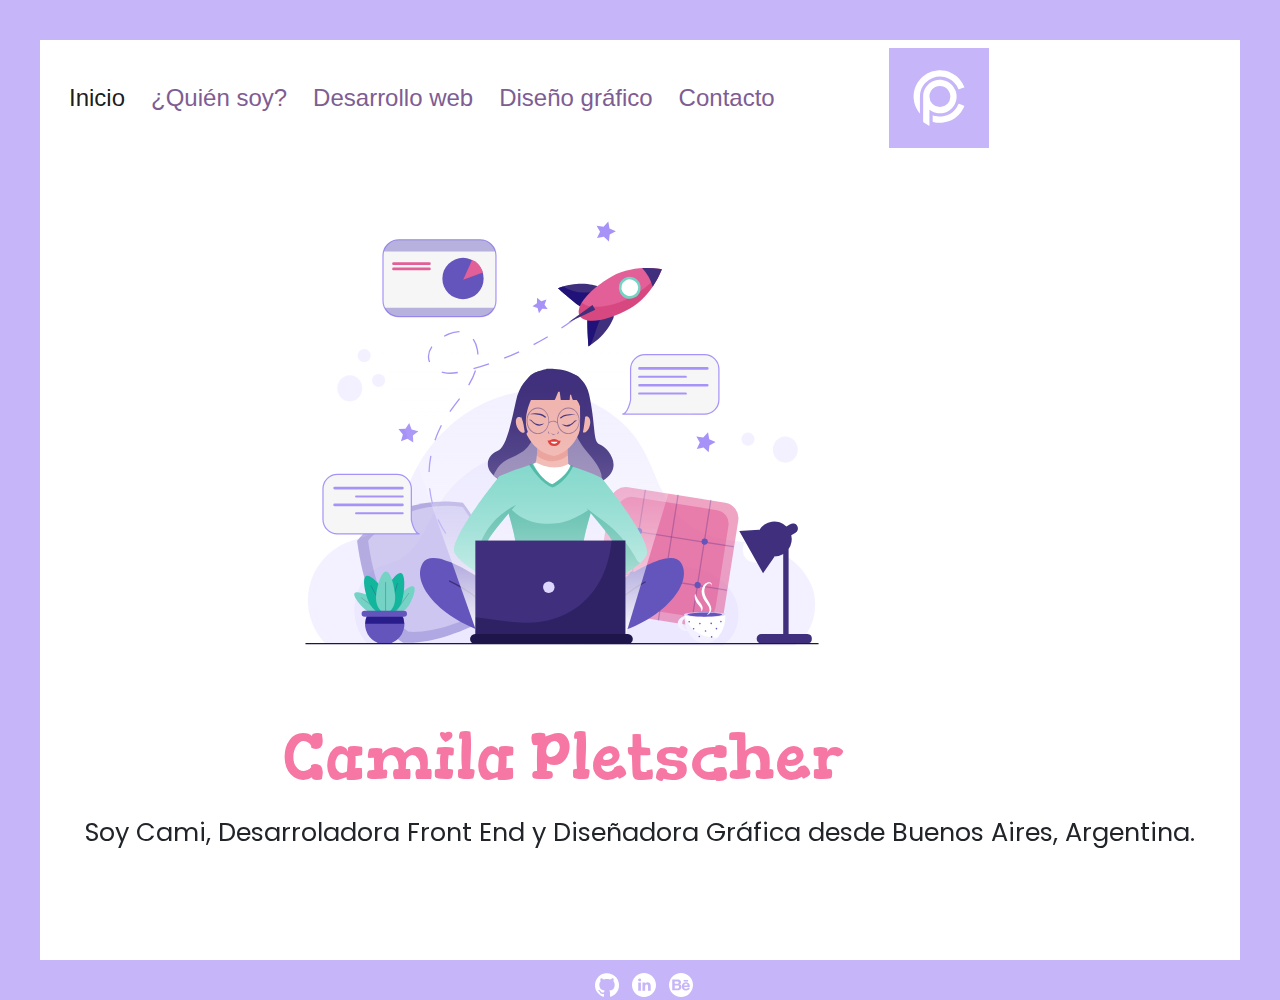
==== index.html @ 3452eaa9 "Agregando bootstrap al proyecto" ====
<!DOCTYPE html>
<html lang="en">
  <head>
    <meta charset="UTF-8" />
    <meta http-equiv="X-UA-Compatible" content="IE=edge" />
    <meta name="viewport" content="width=device-width, user-scalable=no, initial-scale=1.0, maxium-scale=1.0, minium-scale=1.0">
    <link href="https://unpkg.com/aos@2.3.1/dist/aos.css" rel="stylesheet">
    <link rel="stylesheet" href="https://maxcdn.bootstrapcdn.com/bootstrap/4.0.0/css/bootstrap.min.css" integrity="sha384-Gn5384xqQ1aoWXA+058RXPxPg6fy4IWvTNh0E263XmFcJlSAwiGgFAW/dAiS6JXm" crossorigin="anonymous">
    <link rel="stylesheet" href="./Style/style.css" />
    <title>Camila Pletscher</title>
  </head>
    <body id="bodyIndex">
      <!-- Este div contiene todos los elementos para centrarlos -->
      <!-- <div id="contenedorIndex"> -->
      <!-- Aca empieza el nav -->
        <!-- <header data-aos="fade-down" data-aos-delay="800" data-aos-duration="1000" class="headerIndex">
          <nav id="navIndex">
            <ul>
              <a href="./index.html">
                <li class="pagDestacada">Inicio</li>
              </a>
              <a href="./Pages/Quien-soy.html">
                <li>¿Quién soy?</li>
              </a>
              <a href="./Pages/Desarrollo-web.html">
                <li>Desarrollo web</li>
              </a>
              <a href="./Pages/Disenio-grafico.html">
                <li>Diseño Gráfico</li>
              </a>
              <a href="./Pages/Contacto.html">
                <li>Contacto</li>
              </a>
            </ul>
          </nav>
          <!-- Aca termina el nav -->
        </header> 
        <div class="container container-fluid">
          <div class="row">
            <div class="col-10">
              <nav class="navbar navbar-expand-lg navbar-light" >
                <button class="navbar-toggler" type="button" data-toggle="collapse" data-target="#menu">
                  <span class="navbar-toggler-icon"></span>
                </button>
                <div class="collapse navbar-collapse" id="menu">
                  <ul class="navbar-nav">
                    <li class="nav-item"><a href="./index.html" class="nav-link background-color-#aaa active">Inicio</a></li>
                    <li class="nav-item"><a href="./Pages/Quien-soy.html" class="nav-link">¿Quién soy?</a></li>
                    <li class="nav-item"><a href="./Pages/Desarrollo-web.html" class="nav-link">Desarrollo web</a></li>
                    <li class="nav-item"><a href="./Pages/Disenio-grafico.html" class="nav-link">Diseño gráfico</a></li>
                    <li class="nav-item"><a href="./Pages/Contacto.html" class="nav-link">Contacto</a></li>
                  </ul>
              </div>
              <div class="col-2 align-content-center">
                <!-- Aca comienza el logo -->
                <div id="contenedorLogo">
                  <img data-aos="fade-down" data-aos-delay="400" data-aos-duration="1000" class="logo" id="logoIndex" src="./Source/Logo-personal-05.svg" alt="Logo personal Camila Pletscher">
                </div>
                <!-- Aca termina el logo -->
              </div>
            
            
          </div>
  
          </div>
  
          </nav>
          
          
          <!-- Aca comienza el contenido interno del index -->
          <main id="mainIndex">
            <div class="row">
              <div class="col-10 justify-content-center">
                <img data-aos="fade-up" data-aos-delay="400" data-aos-duration="1000" id="ilustPersonal" src="./Source/MI-ILUSTRACION-MOBILE.svg" alt="Ilustración personal" />
              </div>
              <div class="col-10 justify-content-center">
                <h1 data-aos="zoom-in" id="nombreIndex">Camila Pletscher</h1>
              </div>
            </div>
            
            <p  data-aos="zoom-in" id="descripcionIndex">
              Soy Cami, Desarroladora Front End y Diseñadora Gráfica desde Buenos
              Aires, Argentina.
            </p>
            <button  data-aos="zoom-in" id="buttonIndex">
              <a id="aButtonIndex" href="https://www.behance.net/camilapletscher1">VER PORTFOLIO</a>
            </button>
          </main>
          <!-- Aca termina el contenido interno del index -->
        <!-- Este div contiene todos los elementos para centrarlos -->
        </div>
        <!-- </div> -->
      
      <!-- Aca comienza el footer  -->
      <footer id="footerIndex">
        <a href="https://github.com/Camila-Pletscher">
          <img src="./Source/icon_github.svg" alt="Github" />
        </a>
        <a href="https://www.linkedin.com/in/camila-pletscher-537b06177/">
          <img src="./Source/icon_linkedin.svg" alt="Linkedin" />
        </a>
        <a href="https://www.behance.net/camilapletscher1">
          <img src="./Source/icon_behance.svg" alt="Behance" />
        </a>
      </footer>
      <!-- Aca termina el footer  -->
      <!-- Script js bootstrap -->
      <script src="https://code.jquery.com/jquery-3.2.1.slim.min.js" integrity="sha384-KJ3o2DKtIkvYIK3UENzmM7KCkRr/rE9/Qpg6aAZGJwFDMVNA/GpGFF93hXpG5KkN" crossorigin="anonymous"></script>
      <script src="https://cdnjs.cloudflare.com/ajax/libs/popper.js/1.12.9/umd/popper.min.js" integrity="sha384-ApNbgh9B+Y1QKtv3Rn7W3mgPxhU9K/ScQsAP7hUibX39j7fakFPskvXusvfa0b4Q" crossorigin="anonymous"></script>
      <script src="https://maxcdn.bootstrapcdn.com/bootstrap/4.0.0/js/bootstrap.min.js" integrity="sha384-JZR6Spejh4U02d8jOt6vLEHfe/JQGiRRSQQxSfFWpi1MquVdAyjUar5+76PVCmYl" crossorigin="anonymous"></script>
      <!-- Script de animaciones js  -->
      <script src="https://unpkg.com/aos@2.3.1/dist/aos.js"></script>
      <script>
        AOS.init();
      </script>
    </body>
</html>
---- Style/style.css ----
#fondoIndex {
  background-color: #C6B5F8;
  padding: 5%;
  height: auto;
}

#logoIndex1 {
  background-color: #C6B5F8;
  width: 100%;
}

.borde-index-sup-inf {
  background-color: #C6B5F8;
  height: 5em;
}

.borde-index-laterales {
  background-color: #C6B5F8;
  height: auto;
  
}




/* Inicio los ID`s de mi pag  */

#navIndex {
  width: 70%;
  color: #7E5D93;
  font-size: 14px ;
  font-family: Poppins-Regular;
  margin-top: 10px;
  margin-left: 3%;
}

#bodyIndex {
  background-color: #C6B5F8;
  padding: 40px 40px 0px 40px;
  height:min-content;
  display: flex;
  flex-direction: column;
  justify-content: center;
}

/* layout index  */
#contenedorIndex {
  display: grid;
  grid-template-areas: 
      "headerIndex contenedorLogo"
      "mainIndex mainIndex";
  grid-template-columns: 80% 20%;
  grid-template-rows: repeat(2, auto);
  max-width: 100%;
  margin: auto;
  width: 100%;
  height: fit-content;
  background-color: #FFFFFF;  
}

#nombreIndex {
  font-family: Gorditas-Regular;
  color: #F677A3;
  text-align: center;
  font-size: 4em;
  padding: 0;
  margin: 0;

}

#ilustPersonal {
  width: 100%;
  margin-top: 1em;
}

#footerIndex{
  height: 40px;
  display: flex;
  flex-direction: row;
  justify-content: center;
  padding-top: 10px;
  grid-area: footerIndex;

}

#contenedorLogo {
  display: flex;
  justify-content: center;
  grid-area: contenedorLogo;
  width: 100%;
}




#descripcionIndex {
  font-family: Poppins-Regular;
  font-size: 1.6em;
  padding: 1.5%;
  text-align: center;
}

#buttonIndex {
  background-color: #F677A3;
  text-decoration: none;
  border-radius: 25px;
  padding: 10px;
  border: 0;
  margin-bottom: 30px;
  width: 100%;
}



#buttonIndex:hover {
  padding: 15px;
}

#aButtonIndex {
  text-decoration: none;
  color: #FFFFFF;
  font-family: Poppins-Regular;
}

#contendorImgQuienSoy {
  display: flex;
  flex-direction: row;
  margin-top: 40px;
  grid-area: contendorImgQuienSoy;

}

#finalQuienSoy {
  font-family: Poppins-Medium;
  color: #C6B5F8;
  font-size: 20px;
}

#mainIndex {
  display: flex;
  flex-direction: column;
  align-items: center;
  grid-area: mainIndex;
}

#contenedorDisenio {
  display: flex;
  flex-direction: column;
  align-items: center;
  margin-top: 5%;
  width: 100%;
}

#ilustDisenio {
  width: 70%;
}

#imgProyectoDestacado {
  width: 90%;
  margin: 2%;

}

#imgProyectoDestacado:hover {
  opacity: 0.8;
}

#buttonDestacado {
  background-color: #F677A3;
  border-radius: 30px;
  padding: 15px 60px;
  border: 0;
  margin-top: 1%;
  box-shadow: 0 1em 2em rgba(0, 0,0, 0.50);
}

#buttonDestacado:hover {
  padding: 18px 80px;
}


#aButtonDestacado {
  font-family: Poppins-Regular;
  color: #FFFFFF;
  text-decoration: none;
  font-size: 20px;
}

#textoDestacado {
  font-family: Poppins-ExtraLight;
  font-size: 20px;
  margin: 2% 20%;
  text-align: center;
}

#tituloDestacadoDG {
  font-family: Gorditas-Regular;
  color: #C6B5F8;
  font-size: 34px;
  margin: 1% 20%;
  text-align: center;

}

#tituloPrincipalQuienSoy {
  text-align: start;
  margin-left: 10%;
}


#contenedorProyectoDestacado {
  display: flex;
  flex-direction: column;
  align-items: center;
  width: 100%;
  margin: 2% 0%;
  grid-area: contenedorProyectoDestacado;
}

#imgContacto {
  width: 30%;
}

#mainContenedorContacto {
  display: flex;
  flex-direction: row;
  grid-area: mainContenedorContacto;
}

#tituloContacto {
  font-family: Gorditas-Regular;
  color: #C6B5F8;
  font-size: 40px;
  text-align: left;
  margin: 0;
}

#enviar {
  background-color: #F677A3;
  color: #FFFFFF;
  width: 50%;
  margin: 0% 25%;
}

#anchoIlust {
  width: 100%;
}

#enviar:hover {
  background-color: #74D3C5;
}


/* Fin de los ID`s de mi pag  */


/* Inicio de las clases de mi pag  */

.headerIndex {
  grid-area: headerIndex;
}

.contenedorDesarrolloDisenio {
  display: flex;
  flex-direction: column;
  align-items: center;
  margin-top: 5%;
  width: 100%;
  grid-area: contenedorDesarrolloDisenio;
}

.ilustDesarrolloDisenio {
  width: 70%;
}

.contendorDeImgsProyectosDW1 {
  grid-area: contendorDeImgsProyectosDW1 ;
  display: flex;
  align-items: center;
}

.contendorDeImgsProyectosDW1 img:hover {
  opacity: 0.8;
}

.contendorDeImgsProyectosDW2 img:hover {
  opacity: 0.8;
}

.contendorDeImgsProyectosDW3 img:hover {
  opacity: 0.8;
}



.contendorDeImgsProyectosDW2 {
  grid-area: contendorDeImgsProyectosDW2 ;
  display: flex;
  align-items: center;
}

.contendorDeImgsProyectosDW3 {
  grid-area: contendorDeImgsProyectosDW3 ;
  display: flex;
  align-items: center;
}

.imgsProyectosDW {
  width: 100%;
}

.pagDestacada {
  font-family: Poppins-Bold;

}

.logo {
  width: 100px;
  /* height: 100px; */
  background-color: #C6B5F8;
  animation-name: logo-color;
  animation-duration: 2s;
  animation-delay: 2s;
  animation-iteration-count: 2;
  animation-timing-function: ease-in-out;
}

@keyframes logo-color {
  0% {background-color: #C6B5F8;}
  50% {background-color: #F677A3;}
  75% {background-color: #74D3C5 ;}
  100% {background-color: #C6B5F8;}
}

.titulosQuienSoy {
  font-family: Gorditas-Regular;
  font-size: 40px;
  color: #C6B5F8;
  text-align: center;
}

.textosQuienSoy {
  font-family: Poppins-ExtraLight;
  font-size: 17px;
  margin: 2% 10%;
  text-align: left;

}

.recuadroTitulosQuienSoy{
  /* background-color: #F677A3; */
  background-image: linear-gradient(to right ,#74D3C5, #C6B5F8, #F677A3 );
  background-repeat: repeat;
  padding: 1% 10%;
  display: flex;
  justify-content: space-between;
  animation-name: gradient;
  animation-duration: 8s;
  animation-iteration-count: 1;
  animation-timing-function: linear;

}

@keyframes gradient {
  0% { background-position: 0 0 ;}
  50% { background-position: -80rem 0}
  100% { background-position: 0 0 ;}
  
}



.subtitulosQuienSoy {
  font-family: Poppins-Bold;
  color: #FFFFFF;
  margin: 0%;

}

.anioQuienSoy {
  font-family: Poppins-MediumItalic;
  text-align: right;
}

.contenedorNavPages {
  width: 100%;
  background-color: #C6B5F8 ;
  font-size: 14px;
  font-family: Poppins-Regular;
  color: #FFFFFF;
  height: 50px;
  grid-area: contenedorNavPages;
  position: relative;
}

.navPages {
  width: 80%;
  align-self: center;
}

.nombresNavPages {
  color: #FFFFFF;
}

.pregFooter {
  font-family: Poppins-Light;
}

.derechos {
  font-family: Poppins-Light;
  font-size: 12px;
  background-color: #706D6D ;
  color: #FFFFFF;
}

.contenedorDerechos {
  width: 100%;
  background-color: #706D6D;
  display: flex;
  justify-content: center;
}

.buttonFooter {
  background-color: #F677A3;
  text-decoration: none;
  border-radius: 25px;
  padding: 10px 20px;
  border: 0;
}

.buttonFooter:hover {
  background-color: #74D3C5;
}

.aButtonFooter {
  text-decoration: none;
  color: #FFFFFF;
  font-family: Poppins-Regular;
}
.footerPages {
  width: 100%;
  display: flex;
  flex-direction: column;
  align-items: center;
  background-color: #E5E5E5;
  grid-area: footerPages;
}

.bodyPages {
  margin: 0;

}

/* layout quien soy  */
.contenedorQuienSoy {
  display: grid;
  grid-template-areas: 
      "headerQuienSoy headerQuienSoy"
      "contendorImgQuienSoy descripQuienSoy"
      "seccionExperiencia seccionExperiencia"
      "seccionEstudios seccionEstudios"
      "footerPages footerPages";
  grid-template-columns: 40% 60%;
  grid-template-rows: repeat(5, auto);
}

/* inicio layout Desarrollo web  */
.contenedorDW {
  display: grid;
  grid-template-areas: 
    "headerDW headerDW headerDW headerDW"
    "vacio1 contenedorDesarrolloDisenio contenedorDesarrolloDisenio vacio2"
    "vacio1 contenedorTituloDesarrolloDisenio contenedorTituloDesarrolloDisenio vacio2"
    "contenedorDeProyectosDW contenedorDeProyectosDW contenedorDeProyectosDW contenedorDeProyectosDW"
    "footerPages footerPages footerPages footerPages";
  grid-template-columns: 10% 40% 40% 10%;
  grid-template-rows: auto;

}

.contenedorDeProyectosDW {
  display: grid;
  grid-area: contenedorDeProyectosDW;
  grid-template-areas:
    "contenedorProyectosDW1"
    "contenedorProyectosDW2"
    "contenedorProyectosDW3";
  grid-template-columns: 1fr;
  grid-template-rows: repeat(3,auto);
  column-gap: 1%;
}

.contenedorProyectosDW1 {

  display: grid;
  grid-template-areas: 
    "contendorDeImgsProyectosDW1 contenedorDescripcionProyectos1";
    grid-template-columns: 50% 50%;
    grid-template-rows: auto;
    column-gap: 0.5em;
  margin: 3%;
  grid-area: contenedorProyectosDW1;

}

.contenedorProyectosDW2 {
  display: grid;
  grid-template-areas: 
    "contenedorDescripcionProyectos2 contendorDeImgsProyectosDW2";
    grid-template-columns: 50% 50%;
    grid-template-rows: auto;
    column-gap: 0.5em;
  margin: 3%;
  grid-area: contenedorProyectosDW2;
}

.contenedorProyectosDW3 {
  display: grid;
  grid-template-areas: 
    "contendorDeImgsProyectosDW3 contenedorDescripcionProyectos3";
    grid-template-columns: 50% 50%;
    grid-template-rows: auto;
    column-gap: 0.5em;
  margin: 3%;
  grid-area: contenedorProyectosDW3;
}

/* fin layout Desarrollo web  */

/* layout contacto  */
.contenedorContacto {
  display: grid;
  grid-template-areas:
    "headerContacto"
    "mainContenedorContacto "
    "footerPages";
    grid-template-columns: auto;
    grid-template-rows: auto;
}

.headerContacto {
  grid-area: headerContacto;
  display: flex;
  height: auto;
  align-self: center;
}

.logoContacto {
  position: absolute;
  right: 5%;
  top:0;
}

.headerDW {
  grid-area: headerDW;
  display: flex;
  height: auto;
  align-self: center;
}

.headerQuienSoy {
  grid-area: headerQuienSoy;
  display: flex;
  height: auto;
  align-self: center;
  /* width: 100%; */

}

.logoQuienSoy {
  position: absolute;
  right: 5%;
  top: 0;
}

.logoDW {
  position: absolute;
  right: 5%;
  top: 0;
}

.descripQuienSoy {
  grid-area: descripQuienSoy;
}

.seccionExperiencia {
  grid-area: seccionExperiencia;
}

.seccionEstudios {
  grid-area: seccionEstudios;
}

.titulosDesarrolloDisenio {
  margin: 0;
}

.textosDesarrolloDisenio {
  font-family: Poppins-ExtraLight;
  margin: 0;
  text-align: center;
  
}

/* inicio layout Diseño grafico  */
.contenedorDG {
  display: grid;
  grid-template-areas:
    "headerDG"
    "mainDG"
    "footerPages";
    grid-template-columns: auto;
    grid-template-rows: auto;
}

.contendorDeContProyectosDG {
  display: grid;
  grid-template-areas: 
    "contenedorProyectosDG1 contenedorProyectosDG2 contenedorProyectosDG3"
    "contenedorProyectoDestacado contenedorProyectoDestacado contenedorProyectoDestacado" ;
    grid-template-columns: repeat(3,1fr);
    grid-template-rows: repeat(auto);
  margin: 0px;
  width: auto;

}

/* fin layout Diseño grafico  */

.headerDG {
  grid-area: headerDG;
  display: flex;
  height: auto;
  align-self: center;
}

.logoDG {
  position: absolute;
  right: 5%;
  top: 0
}

.mainDG {
  grid-area: mainDG;
}

.buttonDesarrolloDisenio {
  background-color:#74D3C5;
  color: #FFFFFF;
  border-radius: 25px;
  padding: 10px 20px;
  margin-top: 20px;
  border: 0;
  align-self: center;
  box-shadow: 0 1em 2em rgba(0, 0,0, 0.50);
}

.buttonDesarrolloDisenio:hover {
  padding: 20px 30px;
}


.aButtonDesarrolloDisenio {
  text-decoration: none;
  text-align: center;
  font-family: Poppins-Regular;
  color: #FFFFFF;
}

.contenedorTituloDesarrolloDisenio {
  display: flex;
  flex-direction: column;
  align-items: center;
  margin-bottom: 5%;
  grid-area: contenedorTituloDesarrolloDisenio;
}

.subtitulosDesarrolloDisenio {
  font-family: Gorditas-Regular;
  color: #C6B5F8;
  font-size: 26px;
  text-align: center;
  margin: 8px 0px;

}

.buttonColorProyectos {
  background-color: #F677A3;
}

.contenedorDescripcionProyectos1 {
  display: flex;
  flex-direction: column;
  justify-content: center;
  grid-area: contenedorDescripcionProyectos1;
}

.contenedorDescripcionProyectos2 {
  display: flex;
  flex-direction: column;
  justify-content: center;
  grid-area: contenedorDescripcionProyectos2;
}

.contenedorDescripcionProyectos3 {
  display: flex;
  flex-direction: column;
  justify-content: center;
  grid-area: contenedorDescripcionProyectos3;
}

.imgsProyectosDG {
  width: 100%;
  transition: opacity 1s;
}

.imgsProyectosDG:hover {
  opacity: 0.5;
}

.contenedorProyectosDG1 {
  display: flex;
  flex-direction:column;
  align-items: center;
  margin: 2%;
  grid-area: contenedorProyectosDG1;
}
.contenedorProyectosDG2 {
  display: flex;
  flex-direction:column;
  align-items: center;
  margin: 2%;
  grid-area: contenedorProyectosDG2;
}
.contenedorProyectosDG3 {
  display: flex;
  flex-direction:column;
  align-items: center;
  margin: 2%;
  grid-area: contenedorProyectosDG3;
}

.textoProyectoDG {
  font-family: Poppins-ExtraLight;
  font-size: 16px;
  text-align: center;
  margin: 10px 0px;
}

.aclaracionesDG {
  font-family: Poppins-ExtraLight;
  font-size: 12px;
  text-align: center;
}

/* clases de bootstrap  */
.navbar {
  background-color: transparent;
  font-size: 1.5rem;
}

.navbar-light .navbar-nav .nav-link {
  color: #7E5D93;
}

.container-fluid {
  background-color: #FFFFFF;
  padding: 0;
  margin: 0;
  width: 100%;
  max-width: 100%;
}

/* Fin de las clases de mi pag  */


/* Inicio de estilos asignados por nombre de etiqueta */

/* header {
  grid-area: header;
  height: auto;
} */

nav ul li {
  display: inline;
  margin: 5px;
  
}

nav ul {
  display: flex;
  flex-direction: row;
  justify-content: space-around;
  padding: 0;
}

nav ul a {
  text-decoration: none;
}

textarea {
  font-family: Poppins-Light;
  color: #706D6D;
  border: 1px solid;
  border-radius: 20px;
  padding: 2%;
}

footer a img {
  width: 30px;
  margin-left: 7px;
}

label {
  font-family: Poppins-Medium;
  margin: 2% 0%;
}

input {
  font-family: Poppins-Light;
  border-radius: 25px;
  padding: 2%;
  color: darkgrey;
  border: 1px solid;
}

form {
  display: flex;
  flex-direction: column;
  align-items: left;
  margin: 2%;
  width: 40%;
}

form p {
  font-family: Poppins-Light;
  font-size: 18px;
}

/* Fin de estilos asignados por nombre de etiqueta */


/* Inicio - Tipografias */

@font-face {
  font-family: Poppins-Black ;
  src: url(../Font/Poppins-Black.ttf);
}

@font-face {
  font-family: Poppins-Medium;
  src: url(../Font/Poppins-Medium.ttf);
}

@font-face {
  font-family: Poppins-Regular;
  src: url(../Font/Poppins-Regular.ttf);
}

@font-face {
  font-family: Gorditas-Regular;
  src: url(../Font/Gorditas-Regular.ttf);
}

@font-face {
  font-family: Poppins-ExtraLight;
  src: url(../Font/Poppins-ExtraLight.ttf);
}

@font-face {
  font-family: Poppins-MediumItalic;
  src: url(../Font/Poppins-MediumItalic.ttf);
}

@font-face {
  font-family: Poppins-Light;
  src: url(../Font/Poppins-Light.ttf);
}

/* Fin - Tipografias */

/* media queries  */
 @media screen and (max-width: 800px){
  #ilustPersonal {
    width: 100vw;
    margin-top: 2em;
  }

  #bodyIndex {
    background-color: transparent;
    padding: 0;
    margin: 0;
  }

  .navbar {
    background-color: #C6B5F8;
  }

  #navIndex {
    /* background-color: #C6B5F8; */
    width: 70%;
    /* height: 40%;
  }

  .headerIndex {
    background-color: #C6B5F8;
    height: 100%;
    width: 100%;
  }

  #contenedorIndex {
    display: grid;
    grid-template-areas: 
        "headerIndex headerIndex"
        "mainIndex mainIndex";
    grid-template-columns: 80% 20%;
    grid-template-rows: repeat(2, auto);
    max-width: 100%;
    margin: auto;
    width: 100%;
    height: auto;
    background-color: #FFFFFF;  
  }

  #logoIndex {
    /* background-color: transparent; */
    width: 15%;
    position: absolute;
    right: 5%;
    top: 0;

  }

  nav ul {
    justify-content: space-evenly;
  }

  #footerIndex {
    background-color: #C6B5F8;
  }

  #nombreIndex {
    font-size: 4rem;
    margin: 1% 15%;
  }

  /* #descripcionIndex {
    font-size: 1.2rem;
    margin: 1% 15%;
  } */

  #aButtonIndex {
    font-size: 1.3em;

  }

  #buttonIndex {
    padding: 1% 3%;
  }

  #bodyIndex {
    width: 100vw;
  }


 } */
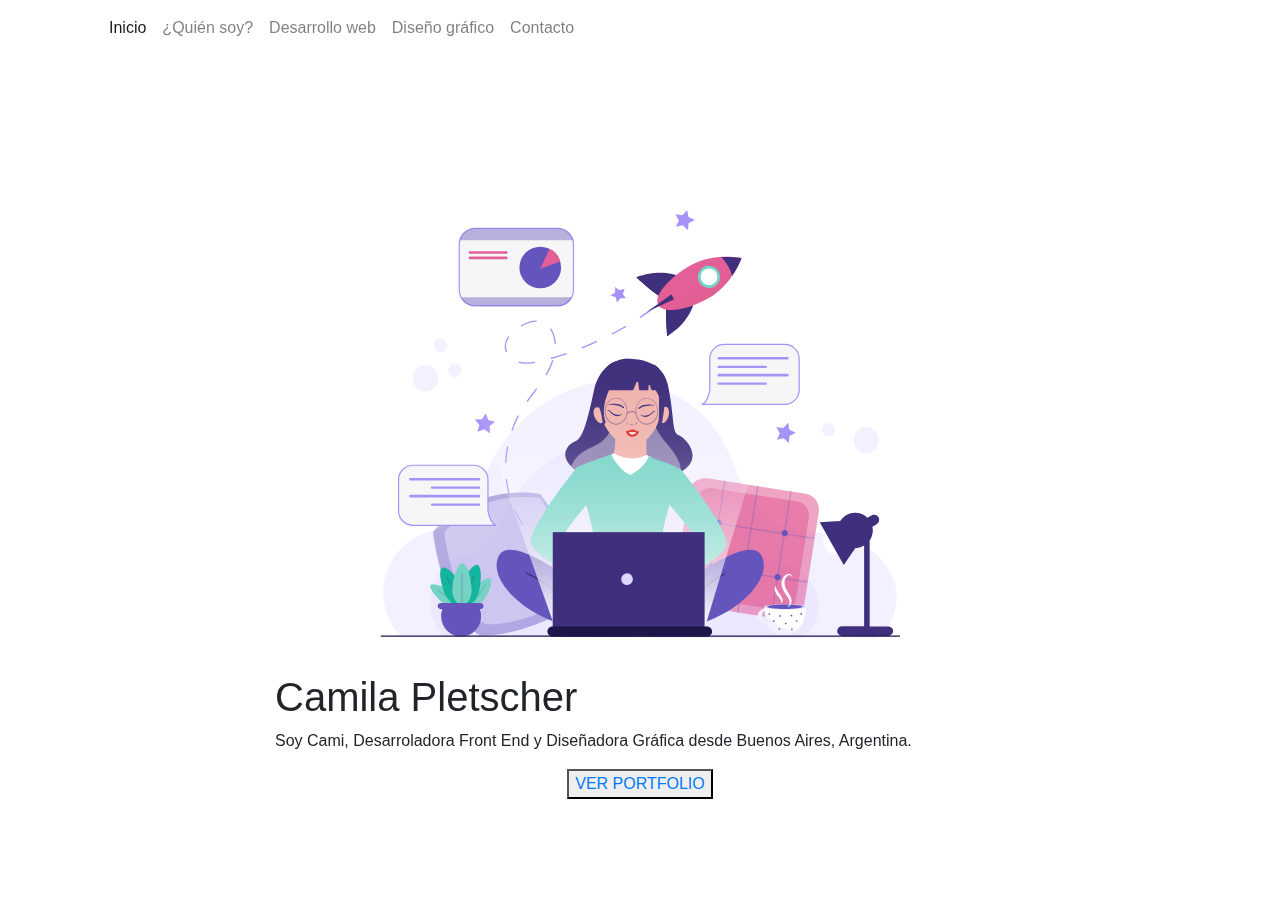
==== commit c79efb79: "Termine index con bootstrap" ====
--- a/index.html
+++ b/index.html
@@ -1,117 +1,102 @@
 <!DOCTYPE html>
 <html lang="en">
-  <head>
-    <meta charset="UTF-8" />
-    <meta http-equiv="X-UA-Compatible" content="IE=edge" />
-    <meta name="viewport" content="width=device-width, user-scalable=no, initial-scale=1.0, maxium-scale=1.0, minium-scale=1.0">
-    <link href="https://unpkg.com/aos@2.3.1/dist/aos.css" rel="stylesheet">
-    <link rel="stylesheet" href="https://maxcdn.bootstrapcdn.com/bootstrap/4.0.0/css/bootstrap.min.css" integrity="sha384-Gn5384xqQ1aoWXA+058RXPxPg6fy4IWvTNh0E263XmFcJlSAwiGgFAW/dAiS6JXm" crossorigin="anonymous">
-    <link rel="stylesheet" href="./Style/style.css" />
-    <title>Camila Pletscher</title>
-  </head>
-    <body id="bodyIndex">
-      <!-- Este div contiene todos los elementos para centrarlos -->
-      <!-- <div id="contenedorIndex"> -->
-      <!-- Aca empieza el nav -->
-        <!-- <header data-aos="fade-down" data-aos-delay="800" data-aos-duration="1000" class="headerIndex">
-          <nav id="navIndex">
-            <ul>
-              <a href="./index.html">
-                <li class="pagDestacada">Inicio</li>
-              </a>
-              <a href="./Pages/Quien-soy.html">
-                <li>¿Quién soy?</li>
-              </a>
-              <a href="./Pages/Desarrollo-web.html">
-                <li>Desarrollo web</li>
-              </a>
-              <a href="./Pages/Disenio-grafico.html">
-                <li>Diseño Gráfico</li>
-              </a>
-              <a href="./Pages/Contacto.html">
-                <li>Contacto</li>
-              </a>
-            </ul>
-          </nav>
-          <!-- Aca termina el nav -->
-        </header> 
+    <head>
+        <meta charset="UTF-8" />
+        <meta http-equiv="X-UA-Compatible" content="IE=edge" />
+        <meta name="viewport" content="width=device-width, user-scalable=no, initial-scale=1.0, maxium-scale=1.0, minium-scale=1.0">
+        <link href="https://unpkg.com/aos@2.3.1/dist/aos.css" rel="stylesheet">
+        <link rel="stylesheet" href="https://maxcdn.bootstrapcdn.com/bootstrap/4.0.0/css/bootstrap.min.css" integrity="sha384-Gn5384xqQ1aoWXA+058RXPxPg6fy4IWvTNh0E263XmFcJlSAwiGgFAW/dAiS6JXm" crossorigin="anonymous">
+        <link rel="stylesheet" href="./Style/style1.css" />
+        <title>Camila Pletscher</title>
+    </head>
+<body id="bodyIndex">
+
         <div class="container container-fluid">
-          <div class="row">
-            <div class="col-10">
-              <nav class="navbar navbar-expand-lg navbar-light" >
-                <button class="navbar-toggler" type="button" data-toggle="collapse" data-target="#menu">
-                  <span class="navbar-toggler-icon"></span>
-                </button>
-                <div class="collapse navbar-collapse" id="menu">
-                  <ul class="navbar-nav">
-                    <li class="nav-item"><a href="./index.html" class="nav-link background-color-#aaa active">Inicio</a></li>
-                    <li class="nav-item"><a href="./Pages/Quien-soy.html" class="nav-link">¿Quién soy?</a></li>
-                    <li class="nav-item"><a href="./Pages/Desarrollo-web.html" class="nav-link">Desarrollo web</a></li>
-                    <li class="nav-item"><a href="./Pages/Disenio-grafico.html" class="nav-link">Diseño gráfico</a></li>
-                    <li class="nav-item"><a href="./Pages/Contacto.html" class="nav-link">Contacto</a></li>
-                  </ul>
-              </div>
-              <div class="col-2 align-content-center">
-                <!-- Aca comienza el logo -->
-                <div id="contenedorLogo">
-                  <img data-aos="fade-down" data-aos-delay="400" data-aos-duration="1000" class="logo" id="logoIndex" src="./Source/Logo-personal-05.svg" alt="Logo personal Camila Pletscher">
+            <div class="row">
+                <div class="col-9 col-sm-9 col-md-10 col-lg-10">
+                    <nav data-aos="fade-down" data-aos-delay="800" data-aos-duration="1000" class="navbar navbar-expand-lg navbar-light" >
+                        <button class="navbar-toggler" type="button" data-toggle="collapse" data-target="#menu">
+                            <span class="navbar-toggler-icon"></span>
+                        </button>
+                        <div class="collapse navbar-collapse" id="menu">
+                            <ul class="navbar-nav">
+                                <li class="nav-item"><a href="./index.html" class="nav-link active">Inicio</a></li>
+                                <li class="nav-item"><a href="./Pages/Quien-soy.html" class="nav-link">¿Quién soy?</a></li>
+                                <li class="nav-item"><a href="./Pages/Desarrollo-web.html" class="nav-link">Desarrollo web</a></li>
+                                <li class="nav-item"><a href="./Pages/Disenio-grafico.html" class="nav-link">Diseño gráfico</a></li>
+                                <li class="nav-item"><a href="./Pages/Contacto.html" class="nav-link">Contacto</a></li>
+                            </ul>
+                        </div>
+                    </nav>    
                 </div>
-                <!-- Aca termina el logo -->
-              </div>
-            
-            
-          </div>
-  
-          </div>
-  
-          </nav>
-          
-          
-          <!-- Aca comienza el contenido interno del index -->
-          <main id="mainIndex">
-            <div class="row">
-              <div class="col-10 justify-content-center">
-                <img data-aos="fade-up" data-aos-delay="400" data-aos-duration="1000" id="ilustPersonal" src="./Source/MI-ILUSTRACION-MOBILE.svg" alt="Ilustración personal" />
-              </div>
-              <div class="col-10 justify-content-center">
-                <h1 data-aos="zoom-in" id="nombreIndex">Camila Pletscher</h1>
-              </div>
+                <div class="col-3 col-sm-3 col-md-2 col-lg-2 d-flex justify-content-center float-right">
+                    <img src="./Source/Logo-personal-05.svg" alt="Logo personal" class="logo" data-aos="fade-down" data-aos-delay="400" data-aos-duration="1000">
+                </div>
             </div>
-            
-            <p  data-aos="zoom-in" id="descripcionIndex">
-              Soy Cami, Desarroladora Front End y Diseñadora Gráfica desde Buenos
-              Aires, Argentina.
-            </p>
-            <button  data-aos="zoom-in" id="buttonIndex">
-              <a id="aButtonIndex" href="https://www.behance.net/camilapletscher1">VER PORTFOLIO</a>
-            </button>
-          </main>
-          <!-- Aca termina el contenido interno del index -->
-        <!-- Este div contiene todos los elementos para centrarlos -->
+    
+            <div class="row justify-content-center">
+                <div class="col-12 col-sm-12 col-md-10 col-lg-8 col-xl-6">
+                    <img data-aos="fade-up" data-aos-delay="400" data-aos-duration="1000" id="ilustPersonal" src="./Source/MI-ILUSTRACION-MOBILE.svg" alt="Ilustración personal" />
+                </div>
+            </div>
+    
+            <div class="row justify-content-center">
+                <div class="col-11 col-sm-11 col-md-10 col-lg-8 ">
+                    <h1 data-aos="zoom-in" id="nombreIndex">Camila Pletscher</h1>
+                </div>
+            </div>
+    
+            <div class="row justify-content-center">
+                <div class="col-11 col-sm-11 col-md-10 col-lg-8">
+                    <p  data-aos="zoom-in" id="descripcionIndex">
+                        Soy Cami, Desarroladora Front End y Diseñadora Gráfica desde Buenos
+                        Aires, Argentina.
+                    </p>
+                </div>
+            </div>
+    
+            <div class="row justify-content-center">
+                <div class="col-10 col-sm-8 col-md-4 d-flex justify-content-center">
+                    <button id="buttonIndex">
+                        <a id="aButtonIndex" href="https://www.behance.net/camilapletscher1">VER PORTFOLIO</a>
+                    </button>
+                </div>
+            </div>
+
+            <div class="row justify-content-center fondo-foot">
+                <div class="col-4 col-sm-3 col-md-2 col-lg-2 col-xl-1 icon-foot d-flex align-items-center">
+                    <a href="https://github.com/Camila-Pletscher" class="d-flex justify-content-center">
+                        <img src="./Source/icon_github.svg" alt="Github" class="icon-foot-img" />
+                    </a>
+                </div>
+                <div class="col-4 col-sm-3 col-md-2 col-lg-2 col-xl-1 icon-foot d-flex align-items-center">
+                    <a href="https://www.linkedin.com/in/camila-pletscher-537b06177/" class="d-flex justify-content-center">
+                        <img src="./Source/icon_linkedin.svg" alt="Linkedin" class="icon-foot-img" />
+                    </a>
+                </div>
+                <div class="col-4 col-sm-3 col-md-2 col-lg-2 col-xl-1 icon-foot d-flex align-items-center">
+                    <a href="https://www.behance.net/camilapletscher1" class="d-flex justify-content-center">
+                        <img src="./Source/icon_behance.svg" alt="Behance" class="icon-foot-img" />
+                    </a>
+                </div>
+            </div>
+    
+    
+    
+    
+    
+    
+    
         </div>
-        <!-- </div> -->
-      
-      <!-- Aca comienza el footer  -->
-      <footer id="footerIndex">
-        <a href="https://github.com/Camila-Pletscher">
-          <img src="./Source/icon_github.svg" alt="Github" />
-        </a>
-        <a href="https://www.linkedin.com/in/camila-pletscher-537b06177/">
-          <img src="./Source/icon_linkedin.svg" alt="Linkedin" />
-        </a>
-        <a href="https://www.behance.net/camilapletscher1">
-          <img src="./Source/icon_behance.svg" alt="Behance" />
-        </a>
-      </footer>
-      <!-- Aca termina el footer  -->
-      <!-- Script js bootstrap -->
-      <script src="https://code.jquery.com/jquery-3.2.1.slim.min.js" integrity="sha384-KJ3o2DKtIkvYIK3UENzmM7KCkRr/rE9/Qpg6aAZGJwFDMVNA/GpGFF93hXpG5KkN" crossorigin="anonymous"></script>
-      <script src="https://cdnjs.cloudflare.com/ajax/libs/popper.js/1.12.9/umd/popper.min.js" integrity="sha384-ApNbgh9B+Y1QKtv3Rn7W3mgPxhU9K/ScQsAP7hUibX39j7fakFPskvXusvfa0b4Q" crossorigin="anonymous"></script>
-      <script src="https://maxcdn.bootstrapcdn.com/bootstrap/4.0.0/js/bootstrap.min.js" integrity="sha384-JZR6Spejh4U02d8jOt6vLEHfe/JQGiRRSQQxSfFWpi1MquVdAyjUar5+76PVCmYl" crossorigin="anonymous"></script>
-      <!-- Script de animaciones js  -->
-      <script src="https://unpkg.com/aos@2.3.1/dist/aos.js"></script>
-      <script>
+    
+    <!-- Script js bootstrap -->
+    <script src="https://code.jquery.com/jquery-3.2.1.slim.min.js" integrity="sha384-KJ3o2DKtIkvYIK3UENzmM7KCkRr/rE9/Qpg6aAZGJwFDMVNA/GpGFF93hXpG5KkN" crossorigin="anonymous"></script>
+    <script src="https://cdnjs.cloudflare.com/ajax/libs/popper.js/1.12.9/umd/popper.min.js" integrity="sha384-ApNbgh9B+Y1QKtv3Rn7W3mgPxhU9K/ScQsAP7hUibX39j7fakFPskvXusvfa0b4Q" crossorigin="anonymous"></script>
+    <script src="https://maxcdn.bootstrapcdn.com/bootstrap/4.0.0/js/bootstrap.min.js" integrity="sha384-JZR6Spejh4U02d8jOt6vLEHfe/JQGiRRSQQxSfFWpi1MquVdAyjUar5+76PVCmYl" crossorigin="anonymous"></script>
+    <!-- Script de animaciones js  -->
+    <script src="https://unpkg.com/aos@2.3.1/dist/aos.js"></script>
+    <script>
         AOS.init();
-      </script>
-    </body>
-</html>
+    </script>
+</body>
+</html>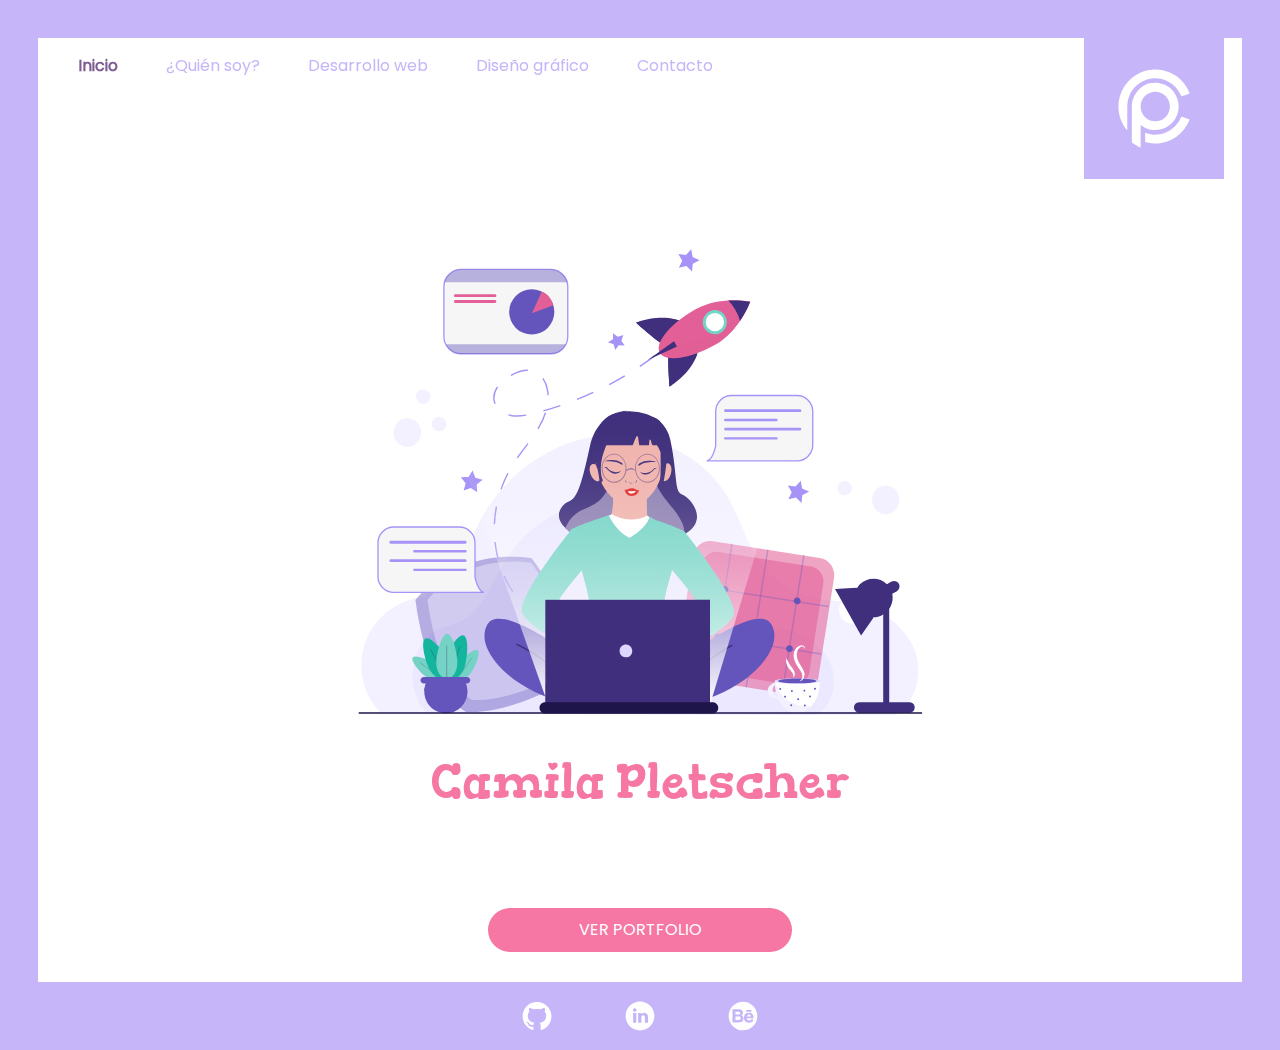
==== commit 6fd23e5d: "Desafio obligatorio terminado" ====
--- a/index.html
+++ b/index.html
@@ -10,8 +10,8 @@
         <title>Camila Pletscher</title>
     </head>
 <body id="bodyIndex">
-
         <div class="container container-fluid">
+            <!-- Fila del nav  -->
             <div class="row">
                 <div class="col-9 col-sm-9 col-md-10 col-lg-10">
                     <nav data-aos="fade-down" data-aos-delay="800" data-aos-duration="1000" class="navbar navbar-expand-lg navbar-light" >
@@ -29,17 +29,19 @@
                         </div>
                     </nav>    
                 </div>
+                <!-- Comienzo mi logo  -->
                 <div class="col-3 col-sm-3 col-md-2 col-lg-2 d-flex justify-content-center float-right">
                     <img src="./Source/Logo-personal-05.svg" alt="Logo personal" class="logo" data-aos="fade-down" data-aos-delay="400" data-aos-duration="1000">
                 </div>
             </div>
-    
+            <!-- Comienza mi ilustracion  -->
             <div class="row justify-content-center">
                 <div class="col-12 col-sm-12 col-md-10 col-lg-8 col-xl-6">
                     <img data-aos="fade-up" data-aos-delay="400" data-aos-duration="1000" id="ilustPersonal" src="./Source/MI-ILUSTRACION-MOBILE.svg" alt="Ilustración personal" />
                 </div>
             </div>
-    
+            <!-- Termina mi ilustracion  -->
+            <!-- Nombre y descripcion inicio  -->
             <div class="row justify-content-center">
                 <div class="col-11 col-sm-11 col-md-10 col-lg-8 ">
                     <h1 data-aos="zoom-in" id="nombreIndex">Camila Pletscher</h1>
@@ -54,7 +56,8 @@
                     </p>
                 </div>
             </div>
-    
+            <!-- Nombre y descripcion fin  -->
+            <!-- Boton de ver portfolio  -->
             <div class="row justify-content-center">
                 <div class="col-10 col-sm-8 col-md-4 d-flex justify-content-center">
                     <button id="buttonIndex">
@@ -62,7 +65,7 @@
                     </button>
                 </div>
             </div>
-
+            <!-- Footer inicio  -->
             <div class="row justify-content-center fondo-foot">
                 <div class="col-4 col-sm-3 col-md-2 col-lg-2 col-xl-1 icon-foot d-flex align-items-center">
                     <a href="https://github.com/Camila-Pletscher" class="d-flex justify-content-center">
@@ -80,13 +83,7 @@
                     </a>
                 </div>
             </div>
-    
-    
-    
-    
-    
-    
-    
+            <!-- Footer Fin  -->
         </div>
     
     <!-- Script js bootstrap -->
--- a/Style/style1.css
+++ b/Style/style1.css
@@ -0,0 +1,285 @@
+
+#ilustPersonal {
+    width: 100%;
+    margin-top: 1em;
+}
+
+#nombreIndex {
+    font-family: Gorditas-Regular;
+    color: #F677A3;
+    text-align: center;
+    font-size: 3rem;
+    padding: 0;
+    margin: 0;
+}
+
+#descripcionIndex {
+    font-family: Poppins-Regular;
+    font-size: 1.2em;
+    padding: 1.5%;
+    text-align: center;
+}
+
+#buttonIndex {
+    background-color: #F677A3;
+    text-decoration: none;
+    border-radius: 25px;
+    padding: 10px;
+    border: 0;
+    margin-bottom: 30px;
+    width: 80%;
+}
+
+#buttonIndex:hover {
+    padding: 15px;
+}
+
+#aButtonIndex {
+    text-decoration: none;
+    color: #FFFFFF;
+    font-family: Poppins-Regular;
+}
+
+#bodyIndex {
+    background-color: #C6B5F8;
+    padding: 3% 3% 0 3%;
+    display: flex;
+    flex-direction: column;
+    justify-content: center;
+}
+
+#finalQuienSoy {
+    font-family: Poppins-Medium;
+    color: #C6B5F8;
+    font-size: 20px;
+}
+
+
+
+/* clases de bootstrap  */
+
+.navbar {
+    background-color: transparent;
+    
+}
+
+.navbar-light .navbar-nav .nav-link {
+    color: #C6B5F8;
+    font-family: Poppins-Regular;
+    font-size: 1rem;
+    margin: 0em 1rem;
+}
+
+.navbar-light .navbar-nav .active>.nav-link, .navbar-light .navbar-nav .nav-link.active, .navbar-light .navbar-nav .nav-link.show, .navbar-light .navbar-nav .show>.nav-link {
+    color: #7E5D93;
+    font-weight: bold;
+}
+
+.container-fluid {
+    background-color: #FFFFFF;
+    padding: 0;
+    margin: 0;
+    width: 100%;
+    max-width: 100%;
+}
+
+.fondo-foot {
+    background-color: #C6B5F8;
+    height: 3%;
+}
+
+.icon-foot-img {
+    width: 50%;
+    margin-top: 1em;
+    margin-bottom: 1em;
+}
+
+.nav-pages {
+    background-color: #C6B5F8;
+    
+}
+
+.logo {
+    background-color: #C6B5F8;
+    width: 80%;
+    animation-name: logo-color;
+    animation-duration: 2s;
+    animation-delay: 2s;
+    animation-iteration-count: 2;
+    animation-timing-function: ease-in-out;
+}
+
+.ilust-quien {
+    width: 100%;
+}
+
+.bodyPages {
+    margin: 0;
+    padding: 0;
+    width: 100%;
+    max-width: 100%;
+}
+
+@keyframes logo-color {
+    0% {background-color: #C6B5F8;}
+    50% {background-color: #F677A3;}
+    75% {background-color: #74D3C5 ;}
+    100% {background-color: #C6B5F8;}
+}
+
+.recuadroTitulosQuienSoy{
+    /* background-color: #F677A3; */
+    background-image: linear-gradient(to right ,#74D3C5, #C6B5F8, #F677A3 );
+    background-repeat: repeat;
+    padding: 1.3em;
+    display: flex;
+    justify-content: space-between;
+    animation-name: gradient;
+    animation-duration: 8s;
+    animation-iteration-count: 1;
+    animation-timing-function: linear;
+}
+
+@keyframes gradient {
+    0% { background-position: 0 0 ;}
+    50% { background-position: -80rem 0}
+    100% { background-position: 0 0 ;}
+    
+}
+
+.subtitulosQuienSoy {
+    font-family: Poppins-Bold;
+    color: #FFFFFF;
+    margin: 0%;
+}
+
+.anioQuienSoy {
+    font-family: Poppins-MediumItalic;
+}
+
+
+
+.logo1 {
+    background-color: #C6B5F8;
+    width: 100%;
+    animation-name: logo-color;
+    animation-duration: 2s;
+    animation-delay: 2s;
+    animation-iteration-count: 2;
+    animation-timing-function: ease-in-out;
+}
+
+@keyframes logo-color {
+    0% {background-color: #C6B5F8;}
+    50% {background-color: #F677A3;}
+    75% {background-color: #74D3C5 ;}
+    100% {background-color: #C6B5F8;}
+}
+
+.cont-logo {
+    width: 100px;
+    position: absolute;
+    top: 0;
+    right: 3%;
+}
+
+.link-pages {
+    color: #FFFFFF;
+}
+
+.titulosQuienSoy {
+    font-family: Gorditas-Regular;
+    font-size: 40px;
+    color: #C6B5F8;
+    text-align: left;
+}
+
+.textosQuienSoy {
+    font-family: Poppins-ExtraLight;
+    font-size: 17px;
+    margin: 2% 0 10%;
+    text-align: left;
+}
+
+.footerPages {
+    background-color: #E5E5E5;
+}
+
+.buttonFooter {
+    background-color: #F677A3;
+    text-decoration: none;
+    border-radius: 25px;
+    padding: 10px 20px;
+    border: 0;
+    margin-bottom: 2%;
+}
+
+.buttonFooter:hover {
+    background-color: #74D3C5;
+}
+
+.aButtonFooter {
+    text-decoration: none;
+    color: #FFFFFF;
+    font-family: Poppins-Regular;
+}
+
+.pregFooter {
+    font-family: Poppins-Light;
+    font-size: 1.5em;
+}
+
+.derechos {
+    font-family: Poppins-Light;
+    font-size: 12px;
+    background-color: #706D6D ;
+    color: #FFFFFF;
+    text-align: center;
+}
+
+.contenedorDerechos {
+    background-color: #706D6D;
+}
+
+.icon-pag {
+    width: 50%;
+}
+
+/* Inicio - Tipografias */
+
+@font-face {
+    font-family: Poppins-Black ;
+    src: url(../Font/Poppins-Black.ttf);
+  }
+  
+  @font-face {
+    font-family: Poppins-Medium;
+    src: url(../Font/Poppins-Medium.ttf);
+  }
+  
+  @font-face {
+    font-family: Poppins-Regular;
+    src: url(../Font/Poppins-Regular.ttf);
+  }
+  
+  @font-face {
+    font-family: Gorditas-Regular;
+    src: url(../Font/Gorditas-Regular.ttf);
+  }
+  
+  @font-face {
+    font-family: Poppins-ExtraLight;
+    src: url(../Font/Poppins-ExtraLight.ttf);
+  }
+  
+  @font-face {
+    font-family: Poppins-MediumItalic;
+    src: url(../Font/Poppins-MediumItalic.ttf);
+  }
+  
+  @font-face {
+    font-family: Poppins-Light;
+    src: url(../Font/Poppins-Light.ttf);
+  }
+  
+  /* Fin - Tipografias */